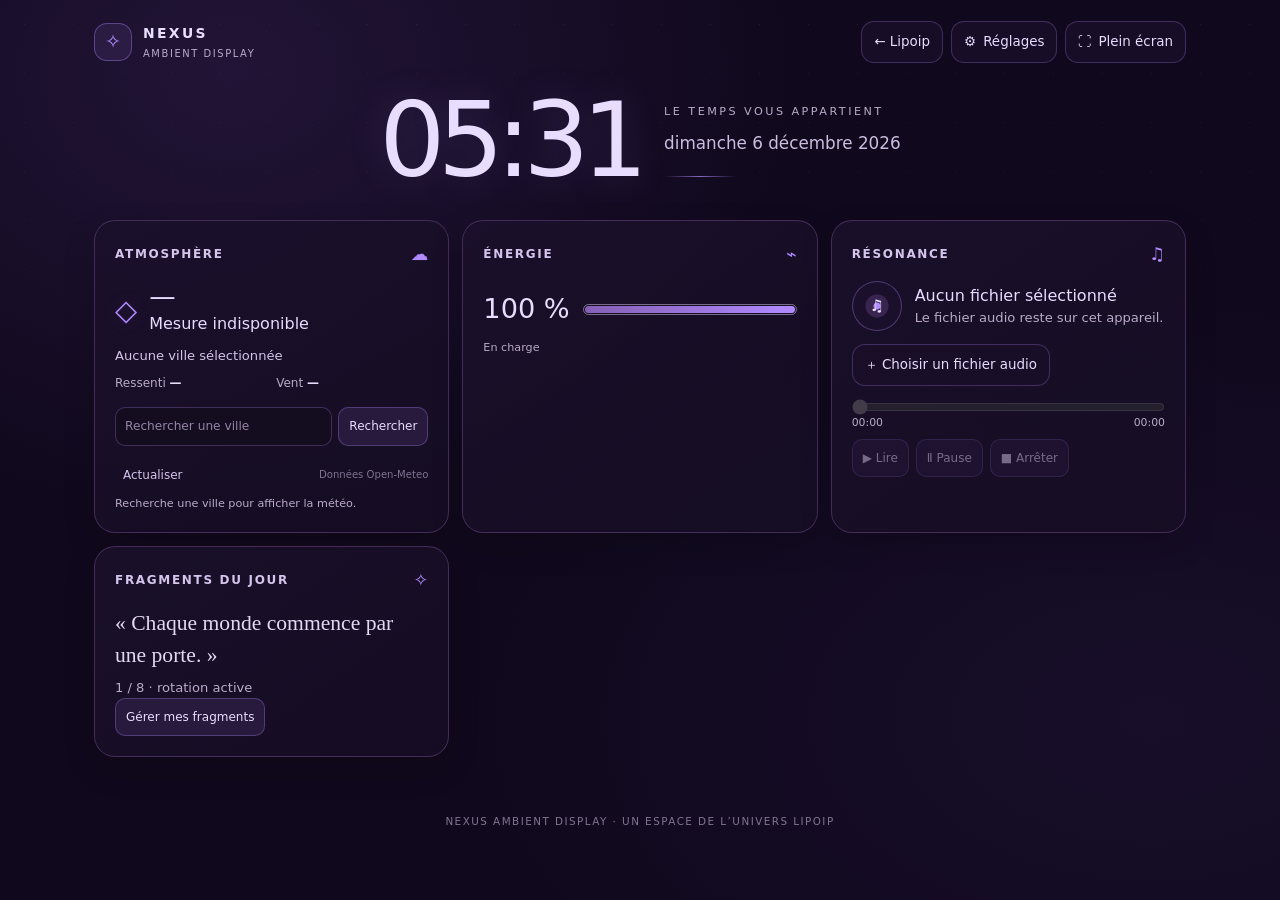
==== nexus/index.html @ 88cf8244 "Add NEXUS dashboard widgets" ====
<!doctype html>
<html lang="fr">
<head>
  <meta charset="utf-8">
  <meta name="viewport" content="width=device-width, initial-scale=1, viewport-fit=cover">
  <meta name="theme-color" content="#10091d">
  <meta name="description" content="NEXUS Ambient Display, un tableau de bord personnel de l’univers Lipoip.">
  <title>NEXUS Ambient Display · Lipoip</title>
  <link rel="stylesheet" href="./nexus.css">
  <script type="module" src="./js/app.js"></script>
</head>
<body>
  <main class="nexus-shell">
    <header class="nexus-topbar">
      <a class="nexus-brand" href="../" aria-label="Retour au site Lipoip">
        <span class="nexus-mark" aria-hidden="true">✧</span>
        <span><strong>NEXUS</strong><small>AMBIENT DISPLAY</small></span>
      </a>
      <div class="nexus-top-actions">
        <a class="nexus-return" href="../">← Lipoip</a>
        <button class="nexus-control" id="settings-button" type="button" aria-label="Ouvrir les paramètres">⚙ <span>Réglages</span></button>
        <button class="nexus-control" id="fullscreen-button" type="button" aria-label="Passer en plein écran">⛶ <span>Plein écran</span></button>
      </div>
    </header>

    <section class="nexus-hero" aria-label="Horloge et date">
      <div class="nexus-clock" id="nexus-clock" aria-live="off">00:00</div>
      <div class="nexus-hero-meta">
        <p class="nexus-eyebrow">LE TEMPS VOUS APPARTIENT</p>
        <p class="nexus-date" id="nexus-date">Chargement…</p>
        <span class="nexus-orbit" aria-hidden="true"></span>
      </div>
    </section>

    <section class="nexus-grid" id="nexus-grid" aria-label="Widgets NEXUS">
      <article class="nexus-widget" data-widget="weather" aria-labelledby="weather-title">
        <header class="nexus-widget-head"><h2 id="weather-title">Atmosphère</h2><span aria-hidden="true">☁</span></header>
        <div class="nexus-weather-current">
          <span class="nexus-widget-symbol" id="weather-symbol" aria-label="Conditions météo">◇</span>
          <div><p class="nexus-weather-temperature" id="weather-temperature">—</p><p class="nexus-widget-state" id="weather-condition">Mesure indisponible</p></div>
        </div>
        <p class="nexus-weather-city" id="weather-current-city">Aucune ville sélectionnée</p>
        <div class="nexus-weather-data" id="weather-data" hidden>
          <p>Ressenti <strong id="weather-apparent">—</strong></p>
          <p>Vent <strong id="weather-wind">—</strong></p>
          <p class="nexus-muted" id="weather-updated"></p>
        </div>
        <form class="nexus-weather-search" id="weather-search-form">
          <label class="nexus-sr-only" for="weather-city-query">Rechercher une ville</label>
          <input id="weather-city-query" type="search" minlength="2" maxlength="100" placeholder="Rechercher une ville" autocomplete="off">
          <button class="nexus-small-button" type="submit">Rechercher</button>
        </form>
        <div class="nexus-weather-select-row">
          <label class="nexus-sr-only" for="weather-city-results">Résultats de ville</label>
          <select id="weather-city-results" aria-label="Choisir une ville dans les résultats" hidden></select>
          <button class="nexus-small-button" id="weather-use-city" type="button" disabled hidden>Utiliser</button>
        </div>
        <div class="nexus-weather-footer"><button class="nexus-text-button" id="weather-refresh" type="button">Actualiser</button><span>Données Open-Meteo</span></div>
        <p class="nexus-widget-feedback" id="weather-feedback" role="status" aria-live="polite">Recherche une ville pour afficher la météo.</p>
      </article>

      <article class="nexus-widget" data-widget="battery" aria-labelledby="battery-title">
        <header class="nexus-widget-head"><h2 id="battery-title">Énergie</h2><span aria-hidden="true">⌁</span></header>
        <div class="nexus-battery-line"><strong id="battery-value">—</strong><div class="nexus-battery" id="battery-meter" role="meter" aria-label="Niveau de batterie" aria-valuemin="0" aria-valuemax="100" aria-valuetext="Informations indisponibles"><span class="nexus-battery-fill" id="battery-fill"></span></div></div>
        <p class="nexus-widget-feedback" id="battery-status" role="status" aria-live="polite">Vérification de la disponibilité…</p>
      </article>

      <article class="nexus-widget" data-widget="audio" aria-labelledby="audio-title">
        <header class="nexus-widget-head"><h2 id="audio-title">Résonance</h2><span aria-hidden="true">♫</span></header>
        <div class="nexus-audio-preview">
          <span class="nexus-disc" aria-hidden="true">♫</span>
          <div class="nexus-audio-info"><p class="nexus-widget-state" id="audio-track-name">Aucun fichier sélectionné</p><p class="nexus-muted" id="audio-status">Le fichier audio reste sur cet appareil.</p></div>
        </div>
        <audio id="nexus-audio" preload="metadata"></audio>
        <label class="nexus-control nexus-audio-file-label" for="audio-file">＋ Choisir un fichier audio<input id="audio-file" type="file" accept="audio/*"></label>
        <input class="nexus-audio-seek" id="audio-seek" type="range" min="0" max="1000" value="0" step="1" aria-label="Position de lecture" disabled>
        <div class="nexus-audio-time"><span id="audio-current-time">00:00</span><span id="audio-duration">00:00</span></div>
        <div class="nexus-audio-controls">
          <button class="nexus-small-button" id="audio-play" type="button" disabled>▶ Lire</button>
          <button class="nexus-small-button" id="audio-pause" type="button" disabled>Ⅱ Pause</button>
          <button class="nexus-small-button" id="audio-stop" type="button" disabled>■ Arrêter</button>
          <button class="nexus-text-button" id="audio-remove" type="button" hidden>Supprimer le fichier mémorisé</button>
        </div>
      </article>

      <article class="nexus-widget" data-widget="fragments" aria-labelledby="fragments-title">
        <header class="nexus-widget-head"><h2 id="fragments-title">Fragments du jour</h2><span aria-hidden="true">✧</span></header>
        <p class="nexus-fragment-preview" id="fragment-current">Chargement des fragments…</p>
        <p class="nexus-muted" id="fragment-counter"></p>
        <button class="nexus-small-button" id="manage-fragments" type="button">Gérer mes fragments</button>
      </article>
    </section>

    <p class="nexus-status" id="nexus-status" role="status" aria-live="polite"></p>
    <footer class="nexus-footer">NEXUS AMBIENT DISPLAY <span aria-hidden="true">·</span> UN ESPACE DE L’UNIVERS LIPOIP</footer>
  </main>

  <dialog class="nexus-settings-dialog" id="settings-dialog" aria-labelledby="settings-title">
    <section class="nexus-settings-content">
      <header class="nexus-settings-header">
        <div><p class="nexus-eyebrow">ESPACE PERSONNEL</p><h1 id="settings-title">Réglages NEXUS</h1></div>
        <button class="nexus-control nexus-settings-close" id="close-settings" type="button" aria-label="Fermer les réglages">×</button>
      </header>
      <p class="nexus-muted">Les préférences et les dispositions sont enregistrées sur cet appareil, indépendamment des données Lipoip.</p>

      <section class="nexus-settings-section" aria-labelledby="display-settings-title">
        <h2 id="display-settings-title">Affichage</h2>
        <label class="nexus-setting-row" for="time-format">
          <span><strong>Format de l’heure</strong><small>Choisis l’affichage de l’horloge.</small></span>
          <select id="time-format"><option value="24">24 heures</option><option value="12">12 heures</option></select>
        </label>
        <div class="nexus-setting-row nexus-layout-row"><span><strong>Disposition active</strong><small>Les réglages portrait et paysage restent séparés.</small></span><span class="nexus-layout-badge" id="active-layout">Portrait</span></div>
        <label class="nexus-setting-row" for="fragment-rotation"><span><strong>Rotation des fragments</strong><small>Affiche les citations à tour de rôle.</small></span><input class="nexus-checkbox" id="fragment-rotation" type="checkbox" checked></label>
        <label class="nexus-setting-row" for="fragment-interval"><span><strong>Intervalle de rotation</strong><small>De 10 secondes à 5 minutes.</small></span><select id="fragment-interval"><option value="10">10 secondes</option><option value="30">30 secondes</option><option value="60">1 minute</option><option value="120">2 minutes</option><option value="300">5 minutes</option></select></label>
      </section>

      <section class="nexus-settings-section" aria-labelledby="backup-settings-title">
        <h2 id="backup-settings-title">Sauvegarde et restauration</h2>
        <p class="nexus-muted">L’export contient les préférences et les deux dispositions. Il ne contient aucun fichier audio.</p>
        <div class="nexus-settings-actions">
          <button class="nexus-control nexus-control-primary" id="export-config" type="button">Exporter JSON</button>
          <label class="nexus-control nexus-file-label" for="import-config">Importer JSON
            <input id="import-config" type="file" accept="application/json,.json">
          </label>
          <button class="nexus-control" id="reset-config" type="button">Réinitialiser</button>
        </div>
        <p class="nexus-settings-feedback" id="settings-feedback" role="status" aria-live="polite"></p>
      </section>

      <section class="nexus-recovery" id="recovery-panel" aria-labelledby="recovery-title" hidden>
        <h2 id="recovery-title">Copie de récupération</h2>
        <p class="nexus-muted" id="recovery-description">Une ancienne configuration NEXUS a été conservée car elle était illisible ou incompatible.</p>
        <div class="nexus-settings-actions">
          <button class="nexus-control" id="export-recovery" type="button">Télécharger la copie</button>
          <button class="nexus-control" id="clear-recovery" type="button">Effacer la copie</button>
        </div>
      </section>
    </section>
  </dialog>

  <dialog class="nexus-settings-dialog nexus-fragments-dialog" id="fragments-dialog" aria-labelledby="fragments-dialog-title">
    <section class="nexus-settings-content">
      <header class="nexus-settings-header">
        <div><p class="nexus-eyebrow">COLLECTION PERSONNELLE</p><h1 id="fragments-dialog-title">Mes fragments</h1></div>
        <button class="nexus-control nexus-settings-close" id="close-fragments" type="button" aria-label="Fermer mes fragments">×</button>
      </header>
      <p class="nexus-muted">Ajoute, modifie ou retire tes phrases. Elles restent enregistrées sur cet appareil.</p>
      <form class="nexus-fragment-form" id="fragment-form">
        <label for="fragment-text">Nouvelle phrase</label>
        <textarea id="fragment-text" maxlength="500" rows="3" required placeholder="Écris une phrase à garder…"></textarea>
        <p class="nexus-settings-feedback" id="fragment-form-feedback" role="status" aria-live="polite"></p>
        <div class="nexus-settings-actions"><button class="nexus-control nexus-control-primary" id="fragment-save" type="submit">Ajouter</button><button class="nexus-control" id="fragment-cancel-edit" type="button" hidden>Annuler la modification</button></div>
      </form>
      <h2 class="nexus-list-title">Tes phrases</h2>
      <ul class="nexus-fragment-list" id="fragment-list"></ul>
    </section>
  </dialog>
</body>
</html>
---- nexus/nexus.css ----
:root {
  color-scheme: dark;
  --nexus-bg: #10091d;
  --nexus-panel: rgba(27, 16, 43, .88);
  --nexus-panel-soft: rgba(34, 21, 53, .78);
  --nexus-accent: #b18aff;
  --nexus-text: #e8dcff;
  --nexus-muted: #b9abc9;
  --nexus-border: #49315f;
  --nexus-radius: 21px;
  font-family: system-ui, -apple-system, "Segoe UI", sans-serif;
}

* { box-sizing: border-box; }
html { min-height: 100%; background: var(--nexus-bg); }
body {
  min-width: 320px;
  min-height: 100vh;
  min-height: 100svh;
  margin: 0;
  color: var(--nexus-text);
  background:
    radial-gradient(ellipse at 18% 8%, rgba(104, 64, 155, .2), transparent 38%),
    radial-gradient(ellipse at 90% 80%, rgba(69, 43, 120, .14), transparent 42%),
    var(--nexus-bg);
  line-height: 1.55;
}
body::before {
  position: fixed;
  z-index: 0;
  inset: 0;
  background-image: radial-gradient(rgba(215, 198, 255, .65) .7px, transparent .8px);
  background-size: 49px 49px;
  content: "";
  opacity: .12;
  pointer-events: none;
  mask-image: linear-gradient(to bottom, #000, transparent 82%);
}
button, a { font: inherit; }
button { color: inherit; }
a { color: inherit; }
a:focus-visible, button:focus-visible { outline: 2px solid #e8dcff; outline-offset: 3px; }

.nexus-shell { position: relative; z-index: 1; width: min(100%, 1040px); margin: 0 auto; padding: max(18px, env(safe-area-inset-top)) clamp(16px, 4vw, 34px) max(26px, env(safe-area-inset-bottom)); }
.nexus-topbar { display: flex; align-items: center; justify-content: space-between; gap: 14px; min-height: 48px; }
.nexus-brand { display: inline-flex; align-items: center; gap: 11px; color: var(--nexus-text); text-decoration: none; }
.nexus-brand > span:last-child { display: grid; gap: 1px; }
.nexus-brand strong { font-size: .87rem; letter-spacing: .17em; }
.nexus-brand small { color: var(--nexus-muted); font-size: .62rem; letter-spacing: .16em; }
.nexus-mark { display: grid; width: 38px; height: 38px; place-items: center; border: 1px solid rgba(177, 138, 255, .38); border-radius: 13px; color: var(--nexus-accent); background: rgba(177, 138, 255, .09); font-size: 1.2rem; }
.nexus-top-actions { display: flex; align-items: center; gap: 8px; }
.nexus-return, .nexus-control { min-height: 42px; display: inline-flex; align-items: center; justify-content: center; gap: 7px; padding: 8px 12px; border: 1px solid rgba(177, 138, 255, .26); border-radius: 13px; color: var(--nexus-text); background: rgba(27, 16, 43, .74); text-decoration: none; font-size: .84rem; }
.nexus-control { cursor: pointer; }
.nexus-return:hover, .nexus-control:hover { border-color: var(--nexus-accent); }

.nexus-hero { display: flex; align-items: center; justify-content: center; gap: 24px; padding: clamp(30px, 8vh, 76px) 8px 38px; text-align: center; }
.nexus-clock { color: var(--nexus-text); font-size: clamp(4.5rem, 18vw, 8.6rem); font-weight: 300; font-variant-numeric: tabular-nums; letter-spacing: -.075em; line-height: 1; text-shadow: 0 0 38px rgba(177, 138, 255, .18); }
.nexus-hero-meta { min-width: 220px; }
.nexus-eyebrow { margin: 0; color: var(--nexus-muted); font-size: .7rem; letter-spacing: .22em; }
.nexus-date { margin: 9px 0 0; color: #cbbde0; font-size: clamp(.9rem, 2.5vw, 1.05rem); }
.nexus-orbit { display: block; width: 72px; height: 1px; margin: 20px auto 0; background: linear-gradient(90deg, transparent, var(--nexus-accent), transparent); opacity: .72; }

.nexus-grid { display: grid; grid-template-columns: repeat(2, minmax(0, 1fr)); gap: 13px; }
.nexus-widget { min-width: 0; padding: clamp(15px, 2.5vw, 20px); border: 1px solid rgba(73, 49, 95, .9); border-radius: var(--nexus-radius); background: linear-gradient(145deg, var(--nexus-panel), rgba(22, 14, 36, .9)); box-shadow: 0 12px 32px rgba(0, 0, 0, .16); }
.nexus-widget[hidden] { display: none !important; }
.nexus-widget[data-layout-span="2"] { grid-column: span 2; }
.nexus-widget-head { display: flex; align-items: center; justify-content: space-between; gap: 12px; margin-bottom: 13px; }
.nexus-widget-head h2 { margin: 0; color: #d5c5ed; font-size: .75rem; font-weight: 700; letter-spacing: .14em; text-transform: uppercase; }
.nexus-widget-head > span { color: var(--nexus-accent); font-size: 1.1rem; }
.nexus-widget-symbol { color: var(--nexus-accent); font-size: 1.8rem; line-height: 1.2; text-shadow: 0 0 18px rgba(177, 138, 255, .24); }
.nexus-widget-state { margin: 8px 0 3px; color: var(--nexus-text); font-size: 1rem; }
.nexus-muted { margin: 6px 0 0; color: var(--nexus-muted); font-size: .82rem; line-height: 1.55; }
.nexus-weather-current { display: flex; align-items: center; gap: 12px; min-height: 54px; }
.nexus-weather-current .nexus-widget-state { margin-top: 2px; }
.nexus-weather-temperature { margin: 0; color: var(--nexus-text); font-size: 1.65rem; font-variant-numeric: tabular-nums; line-height: 1.1; }
.nexus-weather-city { margin: 6px 0; color: #d4c4e9; font-size: .82rem; }
.nexus-weather-data { display: grid; grid-template-columns: 1fr 1fr; gap: 2px 9px; margin: 8px 0; }
.nexus-weather-data p { margin: 0; color: var(--nexus-muted); font-size: .75rem; }
.nexus-weather-data p strong { color: var(--nexus-text); font-weight: 600; }
.nexus-weather-data .nexus-muted { grid-column: 1 / -1; font-size: .7rem; }
.nexus-weather-search { display: flex; gap: 6px; margin-top: 12px; }
.nexus-weather-search input, .nexus-weather-select-row select { min-width: 0; width: 100%; min-height: 39px; padding: 8px 9px; border: 1px solid rgba(177, 138, 255, .26); border-radius: 10px; color: var(--nexus-text); background: #140d20; font: inherit; font-size: .76rem; }
.nexus-weather-search input::placeholder { color: #9384a6; }
.nexus-weather-select-row { display: flex; gap: 6px; margin-top: 6px; }
.nexus-weather-select-row select { flex: 1; }
.nexus-small-button, .nexus-text-button { min-height: 38px; padding: 7px 10px; border: 1px solid rgba(177, 138, 255, .3); border-radius: 10px; color: var(--nexus-text); background: rgba(45, 29, 67, .84); font: inherit; font-size: .75rem; cursor: pointer; }
.nexus-small-button:disabled { opacity: .45; cursor: not-allowed; }
.nexus-text-button { min-height: 32px; padding: 5px 7px; border-color: transparent; color: #d5c3ed; background: transparent; }
.nexus-weather-footer { display: flex; align-items: center; justify-content: space-between; gap: 6px; margin-top: 7px; color: #827392; font-size: .63rem; }
.nexus-widget-feedback { min-height: 1.3em; margin: 5px 0 0; color: var(--nexus-muted); font-size: .7rem; line-height: 1.4; }
.nexus-sr-only { position: absolute; width: 1px; height: 1px; padding: 0; margin: -1px; overflow: hidden; clip: rect(0, 0, 0, 0); white-space: nowrap; border: 0; }
.nexus-battery-line { display: flex; align-items: center; gap: 13px; margin: 20px 0 10px; }
.nexus-battery-line > strong { min-width: 3.2em; color: var(--nexus-text); font-size: 1.7rem; font-weight: 400; font-variant-numeric: tabular-nums; }
.nexus-battery { height: 11px; flex: 1; padding: 1px; overflow: hidden; border: 1px solid rgba(201, 184, 220, .55); border-radius: 999px; }
.nexus-battery-fill { display: block; width: 0; height: 100%; border-radius: inherit; background: linear-gradient(90deg, #8460b5, var(--nexus-accent)); transition: width .25s ease; }
.nexus-audio-preview { display: flex; align-items: center; gap: 13px; min-width: 0; }
.nexus-audio-info { min-width: 0; }
.nexus-audio-info .nexus-widget-state { overflow: hidden; text-overflow: ellipsis; white-space: nowrap; }
.nexus-disc { display: grid; width: 50px; height: 50px; flex: 0 0 auto; place-items: center; border: 1px solid rgba(177, 138, 255, .34); border-radius: 50%; color: var(--nexus-text); background: radial-gradient(circle, var(--nexus-accent) 0 3px, #38244f 4px 11px, #1b102b 12px); }
.nexus-audio-preview .nexus-widget-state, .nexus-audio-preview .nexus-muted { margin: 0; }
.nexus-audio-file-label { position: relative; display: inline-flex; margin-top: 13px; overflow: hidden; cursor: pointer; }
.nexus-audio-file-label input { position: absolute; inset: 0; width: 100%; height: 100%; opacity: 0; cursor: pointer; }
.nexus-audio-seek { display: block; width: 100%; margin: 13px 0 0; accent-color: var(--nexus-accent); touch-action: pan-y; }
.nexus-audio-seek:disabled { opacity: .45; }
.nexus-audio-time { display: flex; justify-content: space-between; color: var(--nexus-muted); font-size: .68rem; font-variant-numeric: tabular-nums; }
.nexus-audio-controls { display: flex; flex-wrap: wrap; align-items: center; gap: 7px; margin-top: 7px; }
.nexus-fragment-preview { margin: 0; color: #e4d8f5; font: 500 clamp(1.1rem, 3vw, 1.35rem)/1.5 Georgia, "Times New Roman", serif; }
.nexus-fragment-preview[aria-busy="true"] { opacity: .72; }
.nexus-fragments-dialog { width: min(600px, calc(100% - 24px)); }
.nexus-fragment-form { display: grid; gap: 7px; margin-top: 18px; }
.nexus-fragment-form > label { color: #d8c8ed; font-size: .84rem; font-weight: 650; }
.nexus-fragment-form textarea { width: 100%; min-height: 88px; resize: vertical; padding: 11px; border: 1px solid rgba(177, 138, 255, .32); border-radius: 12px; color: var(--nexus-text); background: #140d20; font: inherit; }
.nexus-list-title { margin: 22px 0 8px; color: #d8c8ed; font-size: .76rem; letter-spacing: .14em; text-transform: uppercase; }
.nexus-fragment-list { display: grid; gap: 8px; margin: 0; padding: 0; list-style: none; }
.nexus-fragment-list li { display: grid; grid-template-columns: minmax(0, 1fr) auto; align-items: center; gap: 9px; padding: 10px; border: 1px solid rgba(73, 49, 95, .65); border-radius: 12px; background: rgba(22, 14, 36, .65); }
.nexus-fragment-list p { margin: 0; color: var(--nexus-text); font-size: .84rem; overflow-wrap: anywhere; }
.nexus-fragment-list small { display: block; margin-top: 3px; color: var(--nexus-muted); font-size: .68rem; }
.nexus-fragment-actions { display: flex; gap: 5px; }
.nexus-checkbox { width: 21px; height: 21px; accent-color: var(--nexus-accent); }
.nexus-status { min-height: 1.5em; margin: 16px 0 0; color: var(--nexus-muted); font-size: .82rem; text-align: center; }
.nexus-footer { padding-top: 20px; color: #827392; font-size: .65rem; letter-spacing: .14em; text-align: center; }

.nexus-settings-dialog { width: min(560px, calc(100% - 24px)); max-width: none; max-height: 88vh; max-height: min(88dvh, 800px); margin: auto; padding: 0; overflow: auto; border: 1px solid rgba(177, 138, 255, .4); border-radius: 23px; color: var(--nexus-text); background: linear-gradient(145deg, #211431, #130b20 78%); box-shadow: 0 22px 70px rgba(0, 0, 0, .55); overscroll-behavior: contain; }
.nexus-settings-dialog::backdrop { background: rgba(5, 3, 10, .76); }
.nexus-settings-content { padding: clamp(18px, 4vw, 28px); }
.nexus-settings-header { display: flex; align-items: center; justify-content: space-between; gap: 14px; margin: 0 0 14px; }
.nexus-settings-header .nexus-eyebrow { margin-bottom: 5px; }
.nexus-settings-header h1 { margin: 0; color: var(--nexus-text); font: 600 clamp(1.3rem, 4vw, 1.65rem)/1.25 Georgia, "Times New Roman", serif; }
.nexus-settings-close { width: 42px; min-width: 42px; height: 42px; padding: 0; font-size: 1.35rem; }
.nexus-settings-section { margin-top: 22px; padding-top: 18px; border-top: 1px solid rgba(73, 49, 95, .8); }
.nexus-settings-section h2, .nexus-recovery h2 { margin: 0 0 10px; color: #d8c8ed; font-size: .76rem; letter-spacing: .14em; text-transform: uppercase; }
.nexus-setting-row { display: flex; align-items: center; justify-content: space-between; gap: 14px; padding: 13px 0; border-bottom: 1px solid rgba(73, 49, 95, .5); }
.nexus-setting-row > span:first-child { display: grid; gap: 3px; }
.nexus-setting-row strong { font-size: .9rem; font-weight: 600; }
.nexus-setting-row small { color: var(--nexus-muted); font-size: .76rem; line-height: 1.4; }
.nexus-setting-row select { min-height: 42px; padding: 8px 11px; border: 1px solid rgba(177, 138, 255, .35); border-radius: 11px; color: var(--nexus-text); background: #211431; }
.nexus-layout-badge { flex: 0 0 auto; padding: 5px 10px; border: 1px solid rgba(177, 138, 255, .34); border-radius: 999px; color: #d8c8ed; background: rgba(177, 138, 255, .08); font-size: .78rem; }
.nexus-settings-actions { display: flex; flex-wrap: wrap; gap: 9px; margin-top: 13px; }
.nexus-control-primary { border-color: rgba(177, 138, 255, .6); background: linear-gradient(135deg, #49315f, #271936); }
.nexus-file-label { position: relative; overflow: hidden; cursor: pointer; }
.nexus-file-label input { position: absolute; inset: 0; width: 100%; height: 100%; opacity: 0; cursor: pointer; }
.nexus-settings-feedback { min-height: 1.4em; margin: 12px 0 0; color: #cbbde0; font-size: .82rem; }
.nexus-recovery { margin-top: 18px; padding: 14px; border: 1px solid rgba(232, 201, 134, .38); border-radius: 15px; background: rgba(99, 69, 33, .12); }
.nexus-recovery[hidden] { display: none !important; }
.nexus-recovery h2 { color: #ead5a1; }
.nexus-settings-dialog .nexus-muted { line-height: 1.5; }

@media (max-width: 600px) {
  .nexus-shell { padding-right: 15px; padding-left: 15px; }
  .nexus-hero { display: block; padding-top: clamp(36px, 8vh, 64px); padding-bottom: 28px; }
  .nexus-hero-meta { min-width: 0; margin-top: 11px; }
  .nexus-orbit { margin-top: 15px; }
  .nexus-grid { gap: 10px; }
  .nexus-widget { border-radius: 18px; }
  .nexus-return { padding-inline: 10px; }
  .nexus-top-actions .nexus-control { width: 42px; padding: 8px; font-size: 1.05rem; }
  .nexus-top-actions .nexus-control span { display: none; }
  .nexus-weather-search { flex-wrap: wrap; }
  .nexus-weather-search input { flex: 1 1 100%; }
}
@media (max-width: 360px) { .nexus-grid { grid-template-columns: 1fr; } .nexus-widget[data-layout-span="2"] { grid-column: auto; } }
@media (max-width: 400px) {
  .nexus-fragment-list li { grid-template-columns: minmax(0, 1fr); }
  .nexus-fragment-actions { flex-wrap: wrap; }
}
@media (orientation: landscape) and (min-width: 600px) {
  .nexus-shell { width: min(100%, 1160px); }
  .nexus-hero { padding: 22px 0 28px; }
  .nexus-clock { font-size: clamp(4rem, 12vw, 6.5rem); }
  .nexus-hero-meta { text-align: left; }
  .nexus-orbit { margin-left: 0; }
  .nexus-grid { grid-template-columns: repeat(3, minmax(0, 1fr)); }
}
@media (prefers-reduced-motion: reduce) { *, *::before, *::after { scroll-behavior: auto !important; animation-duration: .01ms !important; animation-iteration-count: 1 !important; transition-duration: .01ms !important; } }
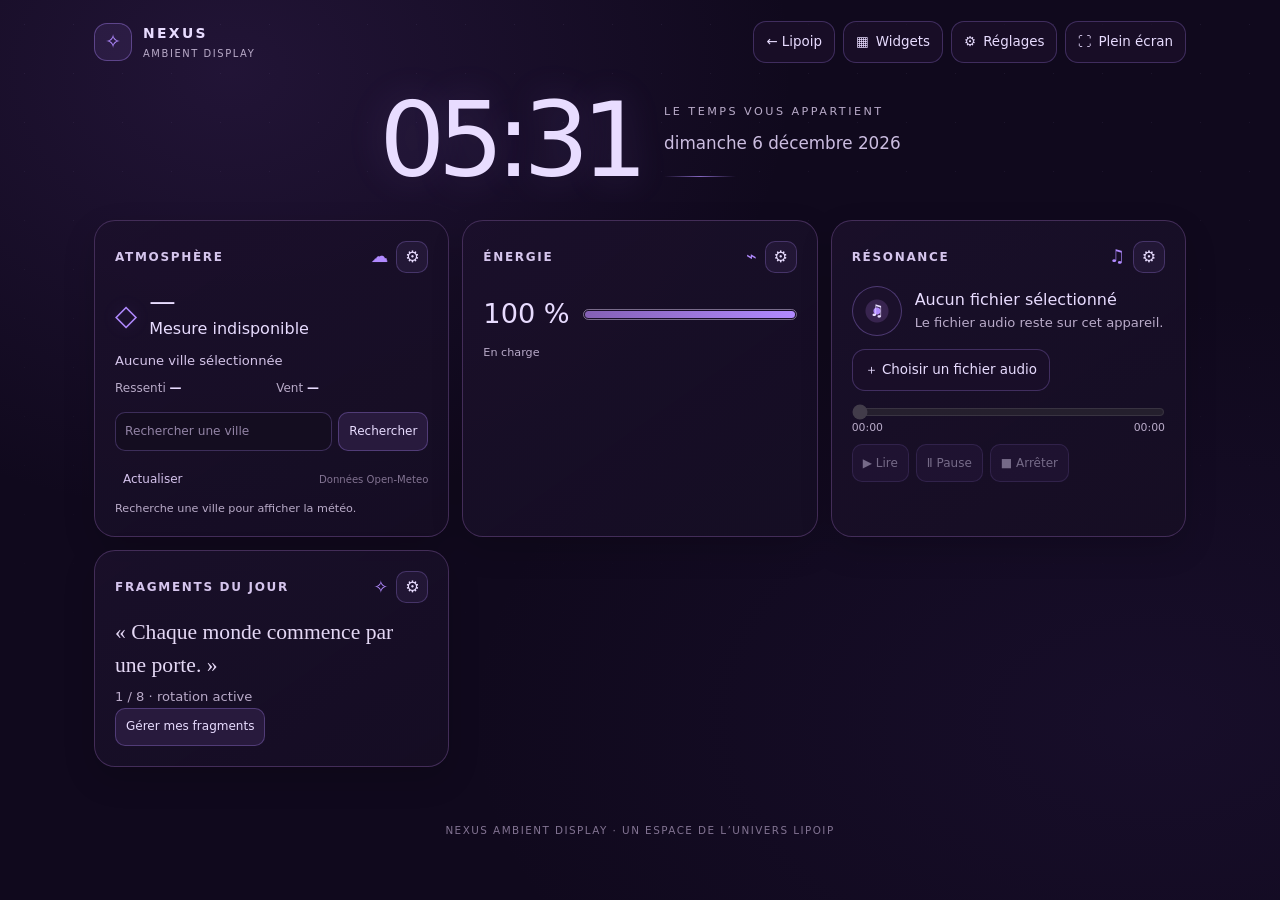
==== commit b922571f: "Amélioration de NEXUS Ambient" ====
--- a/nexus/index.html
+++ b/nexus/index.html
@@ -18,6 +18,7 @@
       </a>
       <div class="nexus-top-actions">
         <a class="nexus-return" href="../">← Lipoip</a>
+        <button class="nexus-control" id="widgets-button" type="button" aria-label="Organiser les widgets">▦ <span>Widgets</span></button>
         <button class="nexus-control" id="settings-button" type="button" aria-label="Ouvrir les paramètres">⚙ <span>Réglages</span></button>
         <button class="nexus-control" id="fullscreen-button" type="button" aria-label="Passer en plein écran">⛶ <span>Plein écran</span></button>
       </div>
@@ -34,7 +35,7 @@
 
     <section class="nexus-grid" id="nexus-grid" aria-label="Widgets NEXUS">
       <article class="nexus-widget" data-widget="weather" aria-labelledby="weather-title">
-        <header class="nexus-widget-head"><h2 id="weather-title">Atmosphère</h2><span aria-hidden="true">☁</span></header>
+        <header class="nexus-widget-head"><h2 id="weather-title">Atmosphère</h2><div class="nexus-widget-head-actions"><span aria-hidden="true">☁</span><button class="nexus-widget-edit" type="button" data-widget-edit="weather" aria-label="Régler le widget Atmosphère">⚙</button></div></header>
         <div class="nexus-weather-current">
           <span class="nexus-widget-symbol" id="weather-symbol" aria-label="Conditions météo">◇</span>
           <div><p class="nexus-weather-temperature" id="weather-temperature">—</p><p class="nexus-widget-state" id="weather-condition">Mesure indisponible</p></div>
@@ -60,13 +61,13 @@
       </article>
 
       <article class="nexus-widget" data-widget="battery" aria-labelledby="battery-title">
-        <header class="nexus-widget-head"><h2 id="battery-title">Énergie</h2><span aria-hidden="true">⌁</span></header>
+        <header class="nexus-widget-head"><h2 id="battery-title">Énergie</h2><div class="nexus-widget-head-actions"><span aria-hidden="true">⌁</span><button class="nexus-widget-edit" type="button" data-widget-edit="battery" aria-label="Régler le widget Énergie">⚙</button></div></header>
         <div class="nexus-battery-line"><strong id="battery-value">—</strong><div class="nexus-battery" id="battery-meter" role="meter" aria-label="Niveau de batterie" aria-valuemin="0" aria-valuemax="100" aria-valuetext="Informations indisponibles"><span class="nexus-battery-fill" id="battery-fill"></span></div></div>
         <p class="nexus-widget-feedback" id="battery-status" role="status" aria-live="polite">Vérification de la disponibilité…</p>
       </article>
 
       <article class="nexus-widget" data-widget="audio" aria-labelledby="audio-title">
-        <header class="nexus-widget-head"><h2 id="audio-title">Résonance</h2><span aria-hidden="true">♫</span></header>
+        <header class="nexus-widget-head"><h2 id="audio-title">Résonance</h2><div class="nexus-widget-head-actions"><span aria-hidden="true">♫</span><button class="nexus-widget-edit" type="button" data-widget-edit="audio" aria-label="Régler le widget Résonance">⚙</button></div></header>
         <div class="nexus-audio-preview">
           <span class="nexus-disc" aria-hidden="true">♫</span>
           <div class="nexus-audio-info"><p class="nexus-widget-state" id="audio-track-name">Aucun fichier sélectionné</p><p class="nexus-muted" id="audio-status">Le fichier audio reste sur cet appareil.</p></div>
@@ -84,7 +85,7 @@
       </article>
 
       <article class="nexus-widget" data-widget="fragments" aria-labelledby="fragments-title">
-        <header class="nexus-widget-head"><h2 id="fragments-title">Fragments du jour</h2><span aria-hidden="true">✧</span></header>
+        <header class="nexus-widget-head"><h2 id="fragments-title">Fragments du jour</h2><div class="nexus-widget-head-actions"><span aria-hidden="true">✧</span><button class="nexus-widget-edit" type="button" data-widget-edit="fragments" aria-label="Régler le widget Fragments du jour">⚙</button></div></header>
         <p class="nexus-fragment-preview" id="fragment-current">Chargement des fragments…</p>
         <p class="nexus-muted" id="fragment-counter"></p>
         <button class="nexus-small-button" id="manage-fragments" type="button">Gérer mes fragments</button>
@@ -94,6 +95,22 @@
     <p class="nexus-status" id="nexus-status" role="status" aria-live="polite"></p>
     <footer class="nexus-footer">NEXUS AMBIENT DISPLAY <span aria-hidden="true">·</span> UN ESPACE DE L’UNIVERS LIPOIP</footer>
   </main>
+
+  <dialog class="nexus-settings-dialog nexus-widget-editor" id="widget-editor-dialog" aria-labelledby="widget-editor-title">
+    <section class="nexus-settings-content">
+      <header class="nexus-settings-header">
+        <div><p class="nexus-eyebrow">ATELIER DU TABLEAU DE BORD</p><h1 id="widget-editor-title">Organiser les widgets</h1></div>
+        <button class="nexus-control nexus-settings-close" id="close-widget-editor" type="button" aria-label="Fermer l’éditeur">×</button>
+      </header>
+      <p class="nexus-muted">Choisis une disposition, puis règle la visibilité, la largeur, la hauteur et l’ordre de chaque widget. Les réglages portrait et paysage sont indépendants.</p>
+      <label class="nexus-setting-row" for="widget-layout-mode">
+        <span><strong>Disposition à modifier</strong><small>Tu peux préparer l’autre orientation à l’avance.</small></span>
+        <select id="widget-layout-mode"><option value="portrait">Portrait</option><option value="landscape">Paysage</option></select>
+      </label>
+      <div class="nexus-widget-editor-list" id="widget-editor-list"></div>
+      <p class="nexus-settings-feedback" id="widget-editor-feedback" role="status" aria-live="polite"></p>
+    </section>
+  </dialog>
 
   <dialog class="nexus-settings-dialog" id="settings-dialog" aria-labelledby="settings-title">
     <section class="nexus-settings-content">
--- a/nexus/nexus.css
+++ b/nexus/nexus.css
@@ -66,7 +66,7 @@
 .nexus-widget[data-layout-span="2"] { grid-column: span 2; }
 .nexus-widget-head { display: flex; align-items: center; justify-content: space-between; gap: 12px; margin-bottom: 13px; }
 .nexus-widget-head h2 { margin: 0; color: #d5c5ed; font-size: .75rem; font-weight: 700; letter-spacing: .14em; text-transform: uppercase; }
-.nexus-widget-head > span { color: var(--nexus-accent); font-size: 1.1rem; }
+.nexus-widget-head-actions > span { color: var(--nexus-accent); font-size: 1.1rem; }
 .nexus-widget-symbol { color: var(--nexus-accent); font-size: 1.8rem; line-height: 1.2; text-shadow: 0 0 18px rgba(177, 138, 255, .24); }
 .nexus-widget-state { margin: 8px 0 3px; color: var(--nexus-text); font-size: 1rem; }
 .nexus-muted { margin: 6px 0 0; color: var(--nexus-muted); font-size: .82rem; line-height: 1.55; }
@@ -120,6 +120,37 @@
 .nexus-status { min-height: 1.5em; margin: 16px 0 0; color: var(--nexus-muted); font-size: .82rem; text-align: center; }
 .nexus-footer { padding-top: 20px; color: #827392; font-size: .65rem; letter-spacing: .14em; text-align: center; }
 
+
+/* Widget editor and per-card controls */
+.nexus-widget-head-actions { display: inline-flex; align-items: center; gap: 8px; color: var(--nexus-accent); }
+.nexus-widget-edit { display: inline-grid; width: 32px; height: 32px; place-items: center; padding: 0; border: 1px solid rgba(177, 138, 255, .25); border-radius: 10px; color: var(--nexus-text); background: rgba(177, 138, 255, .07); cursor: pointer; }
+.nexus-widget-edit:hover, .nexus-widget-edit:focus-visible { border-color: var(--nexus-accent); }
+.nexus-widget[data-layout-span="3"] { grid-column: span 3; }
+.nexus-widget[data-layout-size="compact"] { min-height: 150px; }
+.nexus-widget[data-layout-size="standard"] { min-height: 205px; }
+.nexus-widget[data-layout-size="expanded"] { min-height: 280px; }
+.nexus-widget-editor { width: min(720px, calc(100% - 24px)); }
+.nexus-widget-editor-list { display: grid; gap: 10px; margin-top: 17px; }
+.nexus-widget-editor-row { display: grid; grid-template-columns: minmax(0, 1fr) auto; gap: 12px; align-items: center; padding: 13px; border: 1px solid rgba(73, 49, 95, .75); border-radius: 15px; background: rgba(22, 14, 36, .58); }
+.nexus-widget-editor-name { display: grid; gap: 3px; min-width: 0; }
+.nexus-widget-editor-name strong { color: var(--nexus-text); font-size: .9rem; }
+.nexus-widget-editor-name small { color: var(--nexus-muted); font-size: .72rem; }
+.nexus-widget-editor-controls { display: flex; flex-wrap: wrap; align-items: center; justify-content: flex-end; gap: 7px; }
+.nexus-widget-editor-controls label { display: grid; gap: 3px; color: var(--nexus-muted); font-size: .66rem; }
+.nexus-widget-editor-controls select { max-width: 116px; min-height: 38px; padding: 6px 8px; border: 1px solid rgba(177, 138, 255, .3); border-radius: 9px; color: var(--nexus-text); background: #211431; font: inherit; font-size: .75rem; }
+.nexus-widget-editor-controls .nexus-checkbox { width: 22px; height: 22px; }
+.nexus-widget-order { display: flex; gap: 4px; }
+.nexus-widget-order button { width: 34px; min-height: 38px; border: 1px solid rgba(177, 138, 255, .25); border-radius: 9px; color: var(--nexus-text); background: rgba(177, 138, 255, .07); cursor: pointer; }
+.nexus-widget-order button:disabled { opacity: .3; cursor: not-allowed; }
+.nexus-widget[hidden] { display: none !important; }
+@media (max-width: 600px) {
+  .nexus-widget-editor-row { grid-template-columns: minmax(0, 1fr); }
+  .nexus-widget-editor-controls { justify-content: flex-start; }
+}
+@media (max-width: 360px) {
+  .nexus-widget[data-layout-span="2"], .nexus-widget[data-layout-span="3"] { grid-column: auto; }
+}
+
 .nexus-settings-dialog { width: min(560px, calc(100% - 24px)); max-width: none; max-height: 88vh; max-height: min(88dvh, 800px); margin: auto; padding: 0; overflow: auto; border: 1px solid rgba(177, 138, 255, .4); border-radius: 23px; color: var(--nexus-text); background: linear-gradient(145deg, #211431, #130b20 78%); box-shadow: 0 22px 70px rgba(0, 0, 0, .55); overscroll-behavior: contain; }
 .nexus-settings-dialog::backdrop { background: rgba(5, 3, 10, .76); }
 .nexus-settings-content { padding: clamp(18px, 4vw, 28px); }
